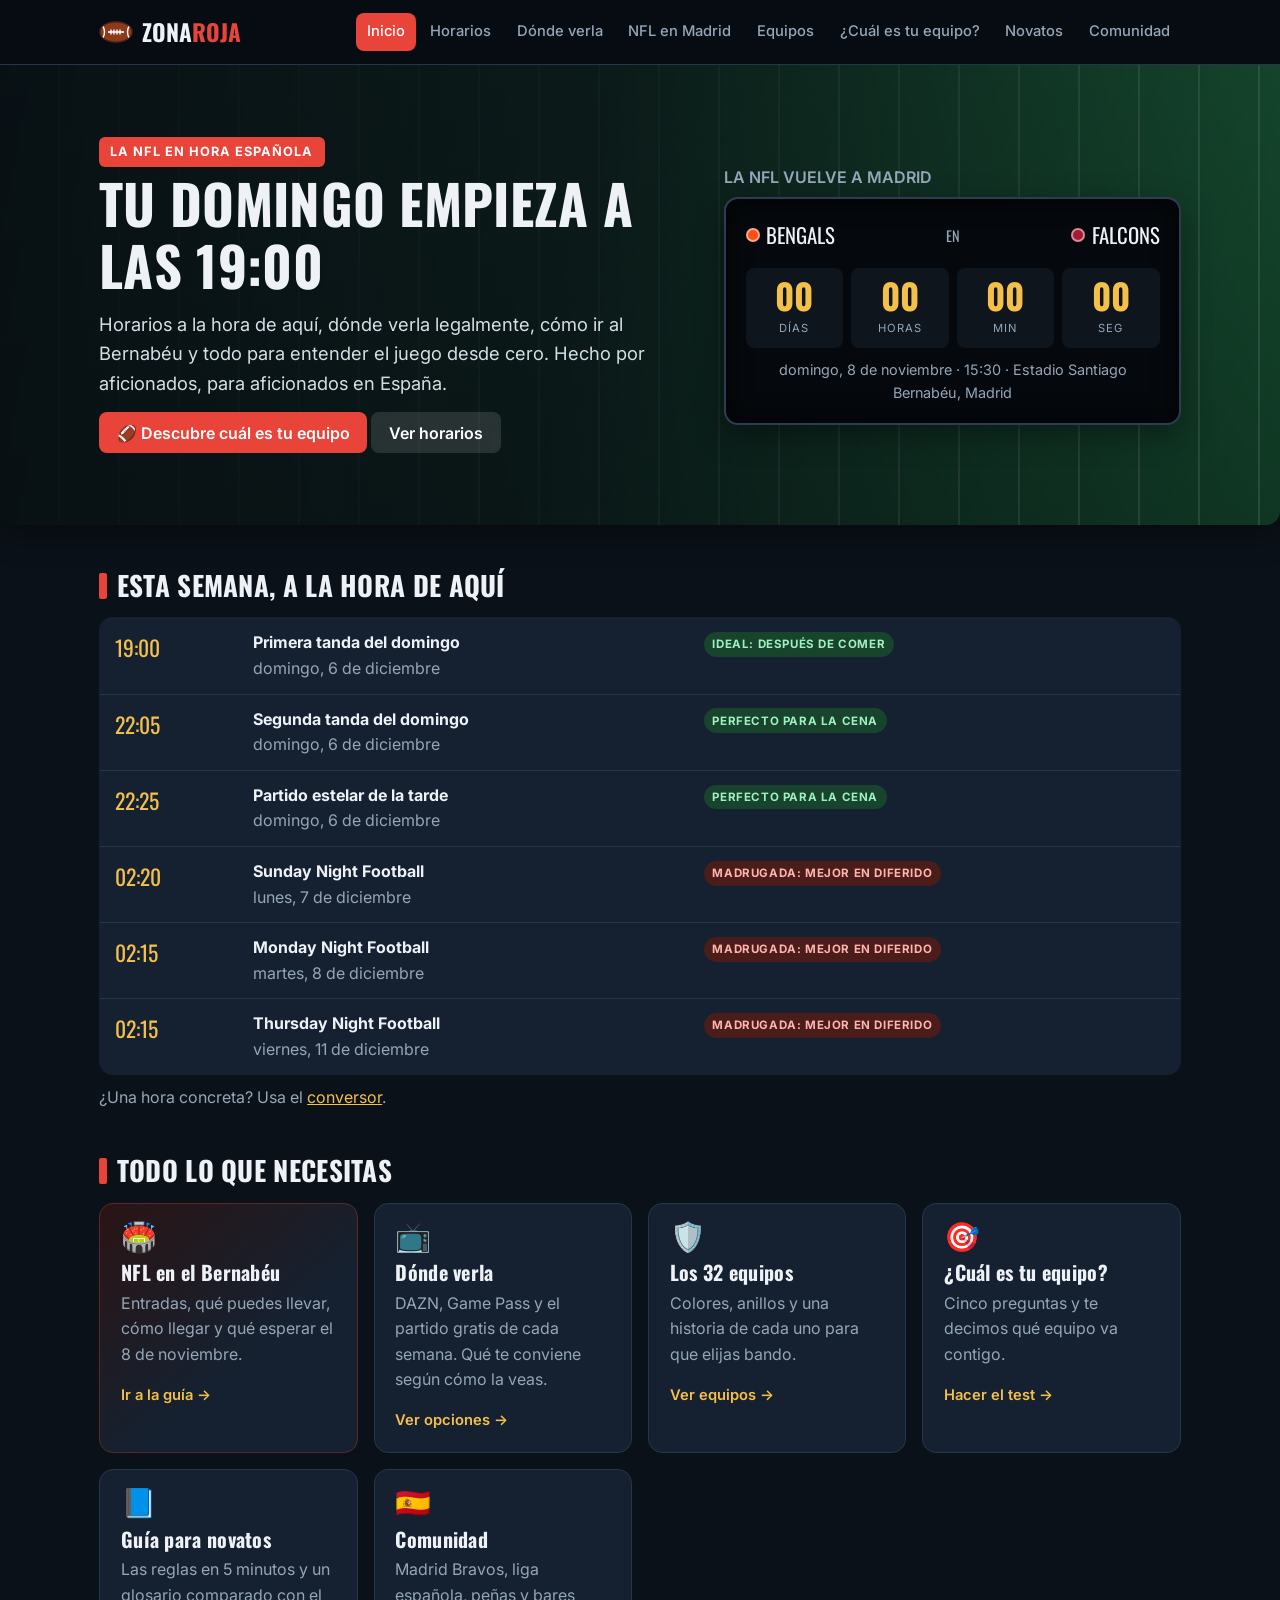
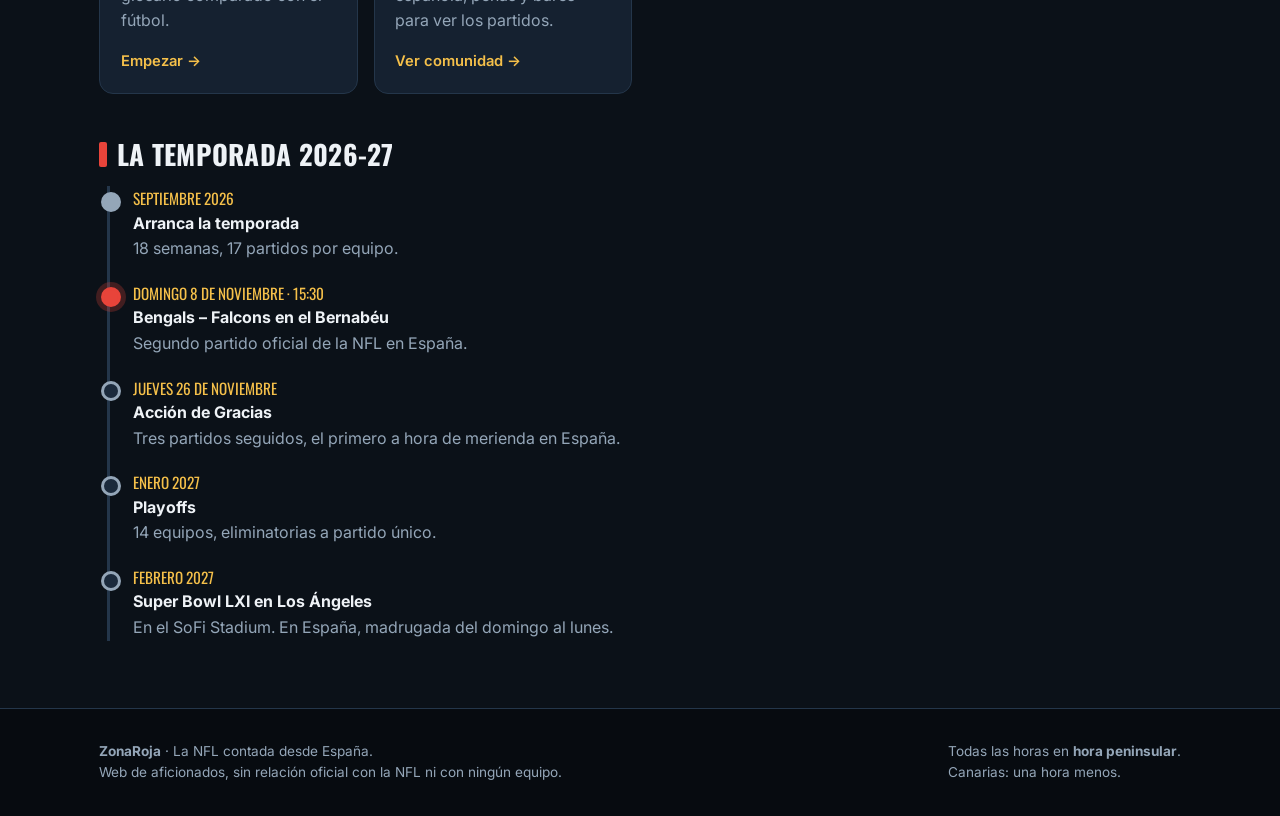
==== index.html @ 332fb141 "Primera versión de ZonaRoja Co-Authored-By: Claude Opus 5.5 <noreply@anthropic.com> Claude-Session: " ====
<!DOCTYPE html>
<html lang="es">
<head>
<meta charset="utf-8">
<meta name="viewport" content="width=device-width, initial-scale=1">
<title>La NFL contada desde España · ZonaRoja</title>
<link rel="stylesheet" href="style.css">
<script src="app.js" defer></script>
</head>
<body>
<div id="cabecera"></div>
<section class="hero"><div class="wrap hero-grid">
  <div>
    <span class="kicker">La NFL en hora española</span>
    <h1>Tu domingo empieza a las 19:00</h1>
    <p class="lead">Horarios a la hora de aquí, dónde verla legalmente, cómo ir al Bernabéu y todo para entender el juego desde cero. Hecho por aficionados, para aficionados en España.</p>
    <a class="boton" href="test.html">🏈 Descubre cuál es tu equipo</a>
    <a class="boton" style="background:rgba(255,255,255,.12)" href="horarios.html">Ver horarios</a>
  </div>
  <div>
    <div class="muted" style="margin-bottom:.4rem;font-weight:600">LA NFL VUELVE A MADRID</div>
    <div class="marcador" id="marcador"></div>
  </div>
</div></section>

<main class="wrap">
  <h2>Esta semana, a la hora de aquí</h2>
  <div id="aviso-cambio"></div>
  <div class="scroll-x"><table class="tabla"><tbody id="proxima-jornada"></tbody></table></div>
  <p class="muted" style="margin-top:.6rem">¿Una hora concreta? Usa el <a href="horarios.html#conversor">conversor</a>.</p>

  <h2>Todo lo que necesitas</h2>
  <div class="grid">
    <a class="card enlace destacada" href="madrid.html"><span class="icono">🏟️</span><h3>NFL en el Bernabéu</h3><p class="muted">Entradas, qué puedes llevar, cómo llegar y qué esperar el 8 de noviembre.</p><span class="mas">Ir a la guía →</span></a>
    <a class="card enlace" href="donde-ver.html"><span class="icono">📺</span><h3>Dónde verla</h3><p class="muted">DAZN, Game Pass y el partido gratis de cada semana. Qué te conviene según cómo la veas.</p><span class="mas">Ver opciones →</span></a>
    <a class="card enlace" href="equipos.html"><span class="icono">🛡️</span><h3>Los 32 equipos</h3><p class="muted">Colores, anillos y una historia de cada uno para que elijas bando.</p><span class="mas">Ver equipos →</span></a>
    <a class="card enlace" href="test.html"><span class="icono">🎯</span><h3>¿Cuál es tu equipo?</h3><p class="muted">Cinco preguntas y te decimos qué equipo va contigo.</p><span class="mas">Hacer el test →</span></a>
    <a class="card enlace" href="novatos.html"><span class="icono">📘</span><h3>Guía para novatos</h3><p class="muted">Las reglas en 5 minutos y un glosario comparado con el fútbol.</p><span class="mas">Empezar →</span></a>
    <a class="card enlace" href="comunidad.html"><span class="icono">🇪🇸</span><h3>Comunidad</h3><p class="muted">Madrid Bravos, liga española, peñas y bares para ver los partidos.</p><span class="mas">Ver comunidad →</span></a>
  </div>

  <h2>La temporada 2026-27</h2>
  <div class="timeline">
    <div class="hito pasado"><div class="fecha">Septiembre 2026</div><strong>Arranca la temporada</strong><div class="muted">18 semanas, 17 partidos por equipo.</div></div>
    <div class="hito proximo"><div class="fecha">Domingo 8 de noviembre · 15:30</div><strong>Bengals – Falcons en el Bernabéu</strong><div class="muted">Segundo partido oficial de la NFL en España.</div></div>
    <div class="hito"><div class="fecha">Jueves 26 de noviembre</div><strong>Acción de Gracias</strong><div class="muted">Tres partidos seguidos, el primero a hora de merienda en España.</div></div>
    <div class="hito"><div class="fecha">Enero 2027</div><strong>Playoffs</strong><div class="muted">14 equipos, eliminatorias a partido único.</div></div>
    <div class="hito"><div class="fecha">Febrero 2027</div><strong>Super Bowl LXI en Los Ángeles</strong><div class="muted">En el SoFi Stadium. En España, madrugada del domingo al lunes.</div></div>
  </div>
</main>
<div id="pie"></div>
</body>
</html>
---- style.css ----
@import url("https://fonts.googleapis.com/css2?family=Oswald:wght@500;600;700&family=Inter:wght@400;500;600;700&display=swap");

:root {
  --bg: #0b1118;
  --bg2: #111a24;
  --panel: #152130;
  --panel2: #1b2a3c;
  --text: #eef2f6;
  --muted: #94a6b8;
  --rojo: #e8443a;
  --oro: #f5c04a;
  --verde: #2f9e5b;
  --cesped: #1f6b3d;
  --line: #24364a;
  --r: 14px;
  --sombra: 0 10px 30px rgba(0,0,0,.35);
}
* { box-sizing: border-box; }
html { scroll-behavior: smooth; }
body {
  margin: 0;
  font-family: "Inter", system-ui, sans-serif;
  background: var(--bg);
  color: var(--text);
  line-height: 1.6;
}
h1, h2, h3, .display { font-family: "Oswald", "Inter", sans-serif; letter-spacing: .3px; line-height: 1.15; }
h1 { font-size: clamp(2rem, 5vw, 3.4rem); margin: .3rem 0 .8rem; text-transform: uppercase; }
h2 { font-size: 1.7rem; margin: 2.8rem 0 1rem; text-transform: uppercase; display: flex; align-items: center; gap: .6rem; }
h2::before { content: ""; width: 8px; height: 1.6rem; background: var(--rojo); border-radius: 2px; }
h3 { font-size: 1.25rem; margin: 0 0 .4rem; }
a { color: var(--oro); }
p { margin: .4rem 0 .9rem; }
.muted { color: var(--muted); }
.wrap { max-width: 1120px; margin: 0 auto; padding: 0 1.2rem; }
main.wrap { padding-bottom: 3rem; }

/* ---------- Cabecera ---------- */
header.site { position: sticky; top: 0; z-index: 20; background: rgba(8,13,19,.92); backdrop-filter: blur(8px); border-bottom: 1px solid var(--line); }
header.site .wrap { display: flex; align-items: center; justify-content: space-between; gap: 1rem; min-height: 64px; flex-wrap: wrap; }
.logo { display: flex; align-items: center; gap: .55rem; text-decoration: none; color: var(--text); font-family: "Oswald"; font-size: 1.45rem; font-weight: 700; text-transform: uppercase; }
.logo b { color: var(--rojo); font-weight: 700; }
nav { display: flex; flex-wrap: wrap; gap: .2rem; }
nav a { color: var(--muted); text-decoration: none; padding: .45rem .7rem; border-radius: 8px; font-size: .92rem; font-weight: 500; }
nav a:hover { color: var(--text); background: var(--panel); }
nav a.activo { color: #fff; background: var(--rojo); }

/* ---------- Hero con campo ---------- */
.hero {
  position: relative; overflow: hidden;
  border-radius: 0 0 var(--r) var(--r);
  padding: clamp(2rem, 6vw, 4.5rem) clamp(1.2rem, 4vw, 3rem);
  background:
    linear-gradient(100deg, rgba(8,13,19,.96) 0%, rgba(8,13,19,.85) 45%, rgba(8,13,19,.35) 100%),
    repeating-linear-gradient(90deg, transparent 0 58px, rgba(255,255,255,.18) 58px 60px),
    linear-gradient(180deg, #1c6a3c, #134d2b);
  margin-bottom: 2rem;
  box-shadow: var(--sombra);
}
.hero .kicker { display: inline-block; background: var(--rojo); color: #fff; font-weight: 700; font-size: .8rem; letter-spacing: 1px; text-transform: uppercase; padding: .3rem .7rem; border-radius: 6px; }
.hero p.lead { font-size: 1.15rem; max-width: 620px; color: #d6dee6; }
.hero-grid { display: grid; grid-template-columns: 1.3fr 1fr; gap: 2rem; align-items: center; }
@media (max-width: 820px) { .hero-grid { grid-template-columns: 1fr; } }

/* Marcador / cuenta atrás */
.marcador { background: #05080c; border: 2px solid #2d3d50; border-radius: var(--r); padding: 1.2rem; box-shadow: inset 0 0 25px rgba(0,0,0,.6), var(--sombra); }
.marcador .equipos { display: flex; justify-content: space-between; align-items: center; gap: .5rem; font-family: "Oswald"; font-size: 1.3rem; text-transform: uppercase; }
.marcador .vs { color: var(--muted); font-size: .9rem; }
.marcador .digitos { display: grid; grid-template-columns: repeat(4, 1fr); gap: .5rem; margin: 1rem 0 .6rem; }
.marcador .digitos div { background: #0e151d; border-radius: 8px; text-align: center; padding: .5rem 0; }
.marcador .digitos strong { display: block; font-family: "Oswald"; font-size: 2.2rem; color: var(--oro); font-variant-numeric: tabular-nums; line-height: 1.1; }
.marcador .digitos span { font-size: .7rem; color: var(--muted); text-transform: uppercase; letter-spacing: 1px; }
.marcador .info { font-size: .9rem; color: var(--muted); text-align: center; }
.chip-equipo { display: inline-flex; align-items: center; gap: .4rem; }
.chip-equipo i { width: 14px; height: 14px; border-radius: 50%; display: inline-block; border: 2px solid rgba(255,255,255,.5); }

/* ---------- Tarjetas ---------- */
.grid { display: grid; grid-template-columns: repeat(auto-fit, minmax(250px, 1fr)); gap: 1rem; }
.grid-2 { display: grid; grid-template-columns: repeat(auto-fit, minmax(340px, 1fr)); gap: 1rem; }
.card { background: var(--panel); border: 1px solid var(--line); border-radius: var(--r); padding: 1.2rem 1.3rem; position: relative; }
.card.enlace { text-decoration: none; color: var(--text); transition: transform .15s, border-color .15s; display: block; }
.card.enlace:hover { transform: translateY(-3px); border-color: var(--rojo); }
.card .icono { font-size: 1.8rem; line-height: 1; margin-bottom: .6rem; display: block; }
.card .mas { color: var(--oro); font-weight: 600; font-size: .92rem; }
.card.destacada { background: linear-gradient(140deg, #2a1414, var(--panel) 60%); border-color: #5a2a26; }
.num { font-family: "Oswald"; font-size: 2.6rem; color: var(--oro); line-height: 1; }

/* ---------- Tablas ---------- */
.tabla { width: 100%; border-collapse: collapse; background: var(--panel); border-radius: var(--r); overflow: hidden; border: 1px solid var(--line); }
.tabla th, .tabla td { text-align: left; padding: .75rem .9rem; border-bottom: 1px solid var(--line); vertical-align: top; }
.tabla th { background: var(--panel2); color: var(--muted); font-size: .8rem; text-transform: uppercase; letter-spacing: .8px; }
.tabla tr:last-child td { border-bottom: 0; }
.tabla .hora { font-family: "Oswald"; font-size: 1.35rem; color: var(--oro); white-space: nowrap; }
.scroll-x { overflow-x: auto; }

/* ---------- Etiquetas y avisos ---------- */
.tag { display: inline-block; font-size: .72rem; font-weight: 700; text-transform: uppercase; letter-spacing: .6px; padding: .2rem .55rem; border-radius: 999px; background: #2a3b4e; color: #c3d0dc; }
.tag.ok { background: #18432c; color: #9ff0bf; }
.tag.medio { background: #4a3c14; color: #ffe08a; }
.tag.mal { background: #4a1c1a; color: #ffb3ad; }
.aviso { background: #2b2210; border: 1px solid #6b5220; border-left: 5px solid var(--oro); border-radius: 10px; padding: .9rem 1.1rem; margin: 1rem 0; }
.aviso.rojo { background: #2b1312; border-color: #6b2a26; border-left-color: var(--rojo); }

/* ---------- Formularios ---------- */
label { display: block; font-size: .85rem; color: var(--muted); margin: .7rem 0 .25rem; font-weight: 600; }
input, select, textarea { background: #0b121a; color: var(--text); border: 1px solid var(--line); border-radius: 8px; padding: .6rem .7rem; font: inherit; width: 100%; }
button, .boton { background: var(--rojo); color: #fff; border: 0; border-radius: 8px; padding: .65rem 1.1rem; font: 600 1rem "Inter"; cursor: pointer; text-decoration: none; display: inline-block; }
button.sec { background: var(--panel2); }
button:hover, .boton:hover { filter: brightness(1.1); }
.resultado { font-family: "Oswald"; font-size: 1.8rem; color: var(--oro); margin-top: 1rem; }

/* ---------- Línea temporal ---------- */
.timeline { border-left: 3px solid var(--line); margin-left: .5rem; padding-left: 1.4rem; }
.timeline .hito { position: relative; margin-bottom: 1.2rem; }
.timeline .hito::before { content: ""; position: absolute; left: -1.95rem; top: .35rem; width: 14px; height: 14px; border-radius: 50%; background: var(--panel2); border: 3px solid var(--muted); }
.timeline .hito.pasado::before { background: var(--muted); }
.timeline .hito.proximo::before { background: var(--rojo); border-color: var(--rojo); box-shadow: 0 0 0 5px rgba(232,68,58,.25); }
.timeline .fecha { font-family: "Oswald"; color: var(--oro); text-transform: uppercase; font-size: .95rem; }

/* ---------- Equipos ---------- */
.division { margin-bottom: 1.4rem; }
.division h3 { color: var(--muted); font-size: 1rem; text-transform: uppercase; letter-spacing: 1px; }
.equipos-grid { display: grid; grid-template-columns: repeat(auto-fit, minmax(240px, 1fr)); gap: .8rem; }
.equipo { border-radius: 12px; padding: 1rem; color: #fff; position: relative; overflow: hidden; min-height: 110px; border: 1px solid rgba(255,255,255,.08); }
.equipo .nombre { font-family: "Oswald"; font-size: 1.25rem; text-transform: uppercase; line-height: 1.1; }
.equipo .ciudad { font-size: .8rem; opacity: .85; text-transform: uppercase; letter-spacing: 1px; }
.equipo .dato { font-size: .82rem; margin-top: .5rem; opacity: .95; }
.equipo .franja { position: absolute; right: -20px; top: 0; bottom: 0; width: 70px; transform: skewX(-12deg); opacity: .9; }
.equipo.espana { outline: 3px solid var(--oro); }
.filtros { display: flex; flex-wrap: wrap; gap: .5rem; margin: 1rem 0; }
.filtros button { background: var(--panel2); font-size: .85rem; padding: .45rem .8rem; }
.filtros button.on { background: var(--rojo); }

/* ---------- Glosario ---------- */
.glosario { display: grid; grid-template-columns: repeat(auto-fit, minmax(300px, 1fr)); gap: .7rem; }
.termino { background: var(--panel); border: 1px solid var(--line); border-radius: 10px; padding: .8rem 1rem; }
.termino b { font-family: "Oswald"; font-size: 1.1rem; color: #fff; }
.termino .es { color: var(--oro); font-size: .85rem; margin-left: .3rem; }
.termino p { margin: .3rem 0 0; color: #c4cfda; font-size: .93rem; }
.termino .futbol { display: block; margin-top: .35rem; color: var(--muted); font-size: .84rem; font-style: italic; }

/* ---------- Quiz ---------- */
.opciones { display: grid; gap: .5rem; margin: .8rem 0; }
.opciones button { background: var(--panel2); text-align: left; font-weight: 500; border: 1px solid var(--line); }
.opciones button:hover { border-color: var(--rojo); }
.progreso { height: 6px; background: var(--panel2); border-radius: 99px; overflow: hidden; margin-bottom: 1rem; }
.progreso div { height: 100%; background: var(--rojo); transition: width .3s; }

footer { border-top: 1px solid var(--line); padding: 2rem 0; color: var(--muted); font-size: .85rem; background: #070b10; }
footer .wrap { display: flex; justify-content: space-between; gap: 1rem; flex-wrap: wrap; }
.sr { position: absolute; left: -9999px; }

/* ---------- Móvil ---------- */
@media (max-width: 820px) {
  header.site .wrap { flex-direction: column; align-items: stretch; gap: .2rem; padding-top: .5rem; }
  nav { flex-wrap: nowrap; overflow-x: auto; padding-bottom: .5rem; scrollbar-width: none; }
  nav::-webkit-scrollbar { display: none; }
  nav a { white-space: nowrap; flex: 0 0 auto; }
  .marcador .digitos strong { font-size: 1.8rem; }
}
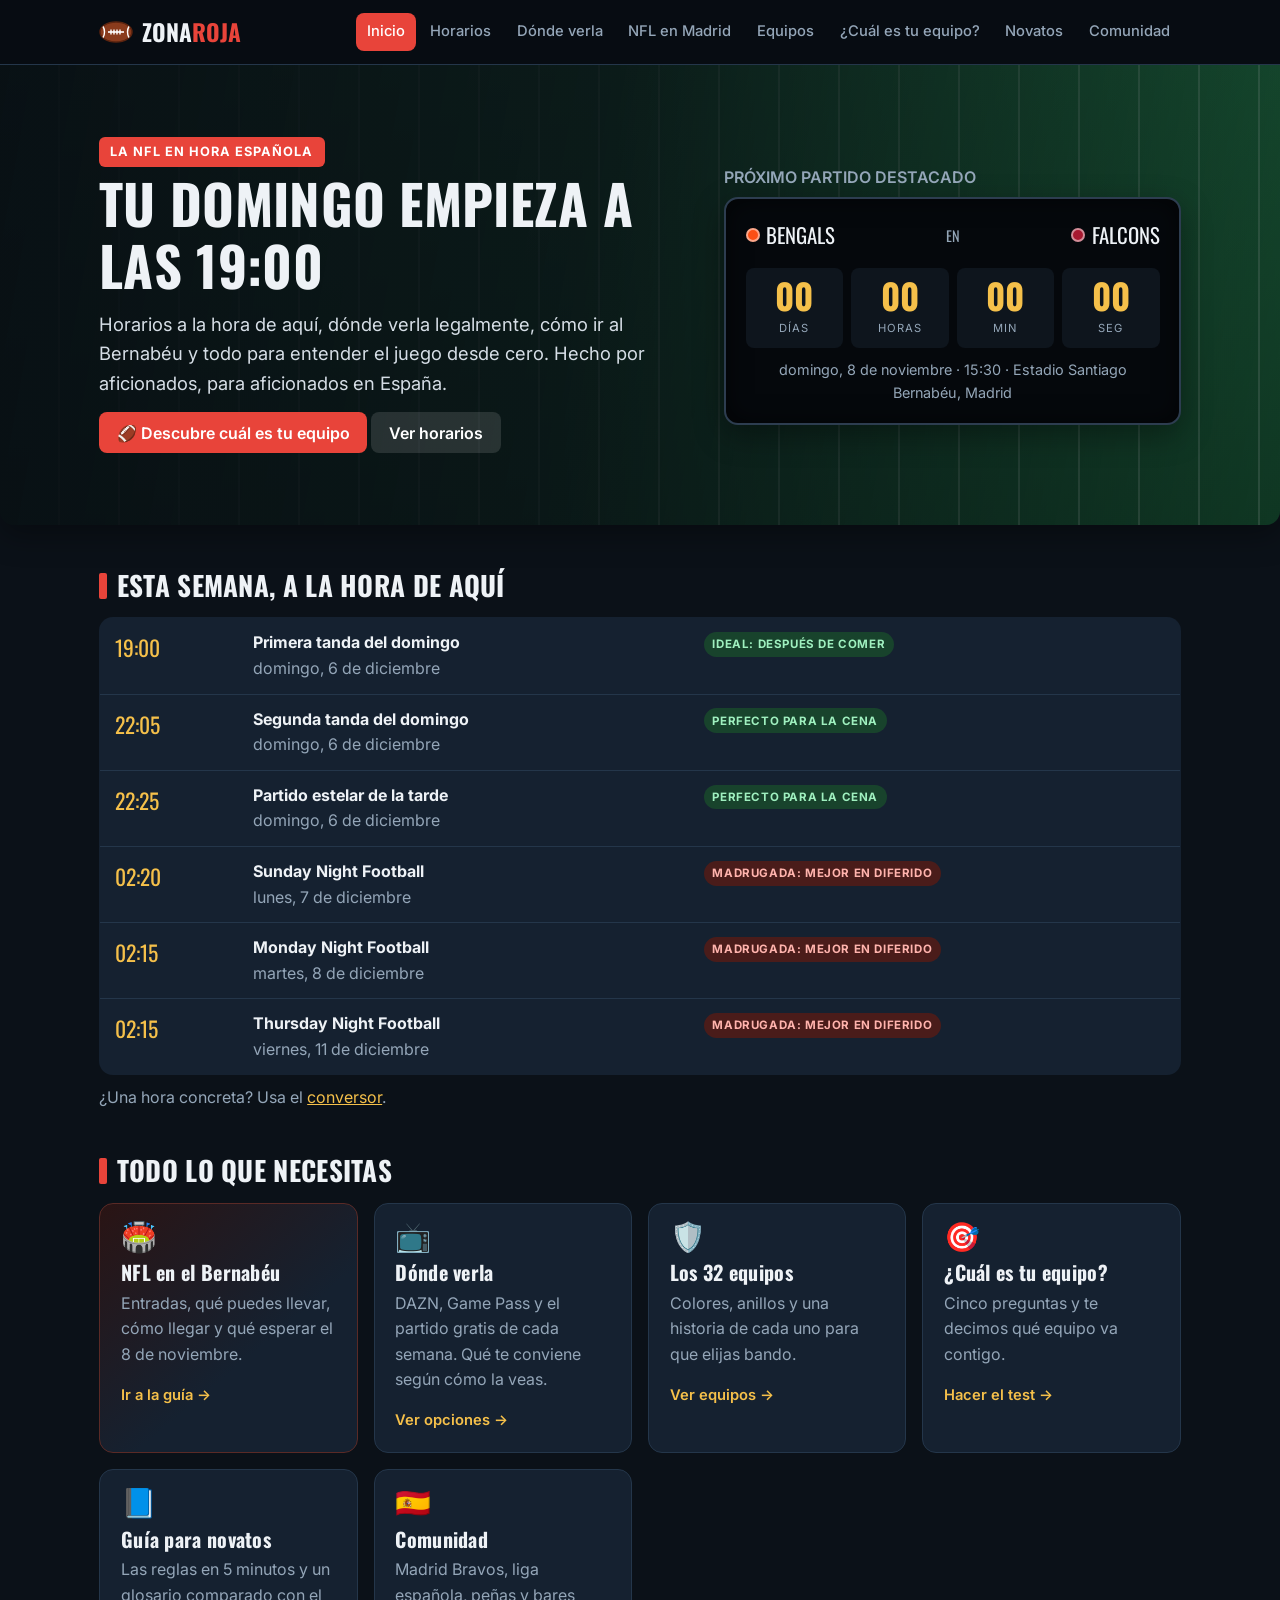
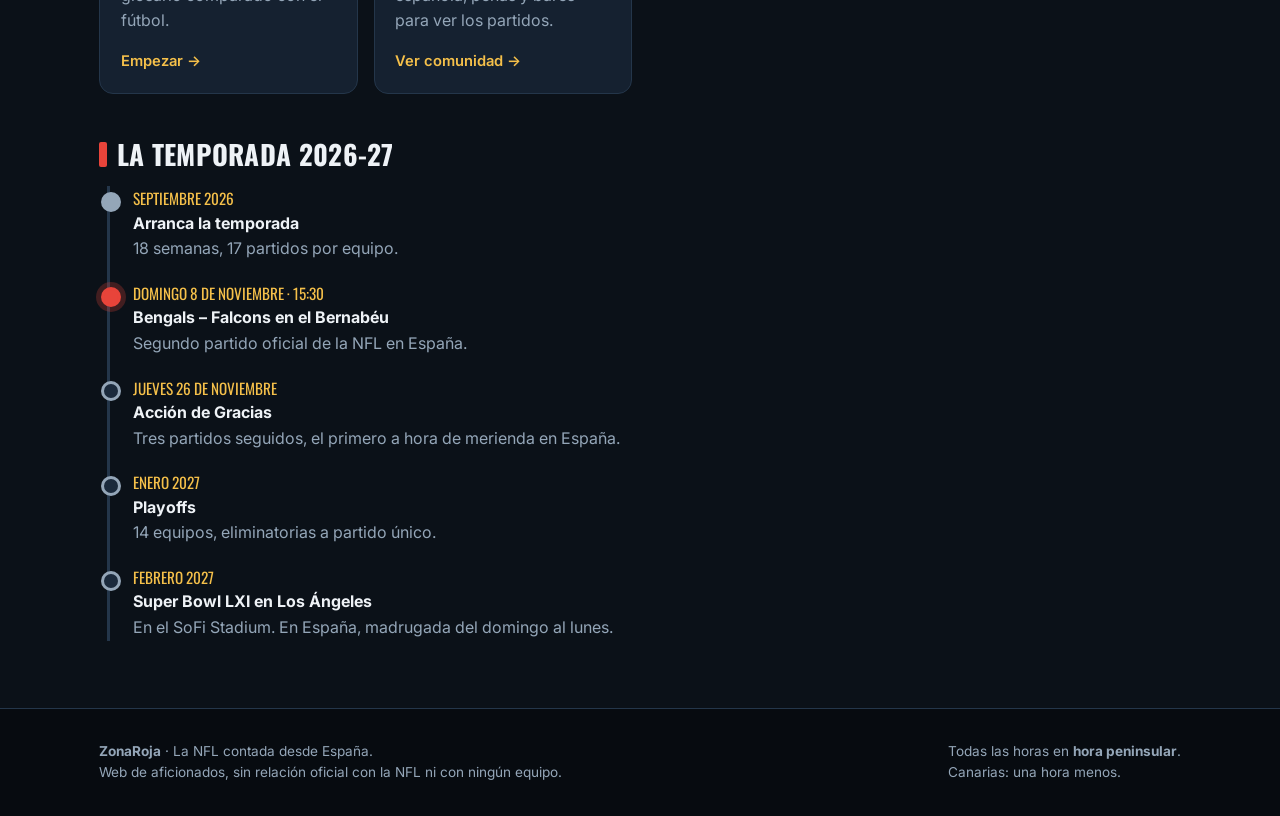
==== commit 0f5f3c63: "Contenido editable desde una hoja de cálculo de Google Co-Authored-By: Claude Opus 5.5 <noreply@anth" ====
--- a/index.html
+++ b/index.html
@@ -18,12 +18,13 @@
     <a class="boton" style="background:rgba(255,255,255,.12)" href="horarios.html">Ver horarios</a>
   </div>
   <div>
-    <div class="muted" style="margin-bottom:.4rem;font-weight:600">LA NFL VUELVE A MADRID</div>
+    <div class="muted" style="margin-bottom:.4rem;font-weight:600">PRÓXIMO PARTIDO DESTACADO</div>
     <div class="marcador" id="marcador"></div>
   </div>
 </div></section>
 
 <main class="wrap">
+  <div id="novedades"></div>
   <h2>Esta semana, a la hora de aquí</h2>
   <div id="aviso-cambio"></div>
   <div class="scroll-x"><table class="tabla"><tbody id="proxima-jornada"></tbody></table></div>
